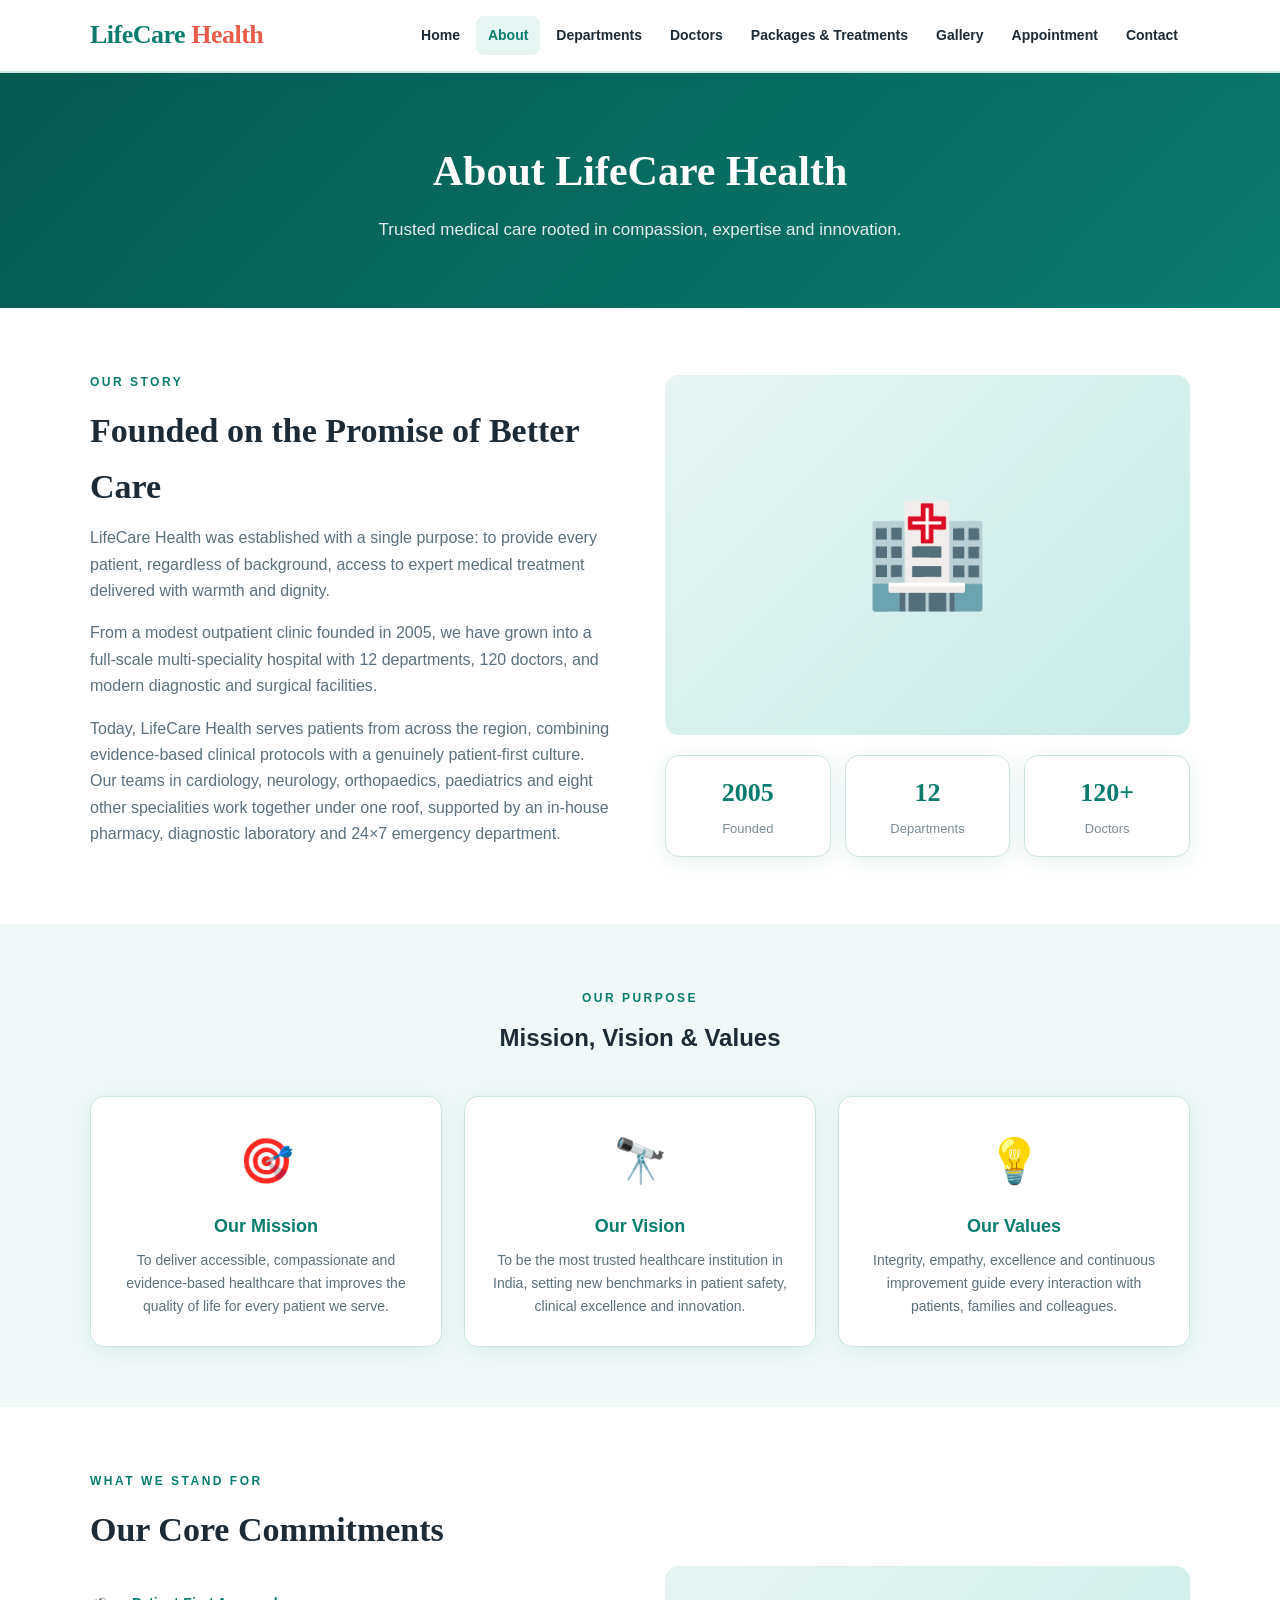
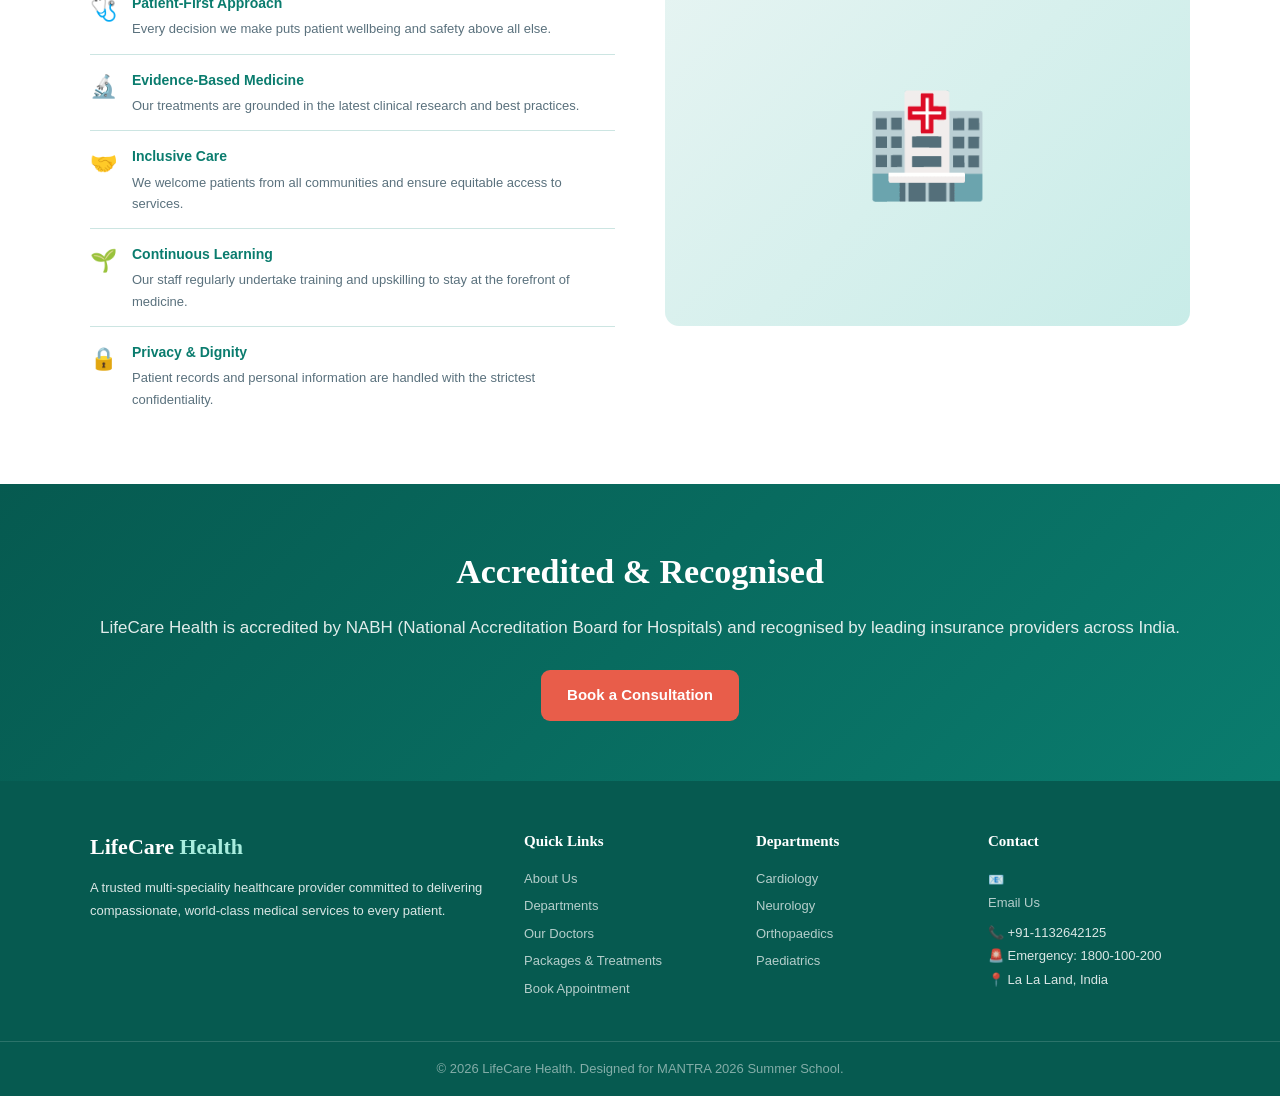
==== about.html @ 0306ceb9 "Add files via upload" ====
<!DOCTYPE html>
<html lang="en">
<head>
  <meta charset="UTF-8">
  <meta name="viewport" content="width=device-width, initial-scale=1.0">
  <title>About LifeCare Health | Our Mission & Medical Team</title>
  <meta name="description" content="Learn about LifeCare Health, our mission, core values, and commitment to patient-centred medical care across India.">
  <meta name="keywords" content="about hospital, healthcare mission, patient care, medical values">
  <link rel="canonical" href="https://life-care-health.netlify.app/about.html">

  <!-- Open Graph -->
  <meta property="og:type" content="website">
  <meta property="og:site_name" content="LifeCare Health">
  <meta property="og:title" content="About LifeCare Health | Our Mission & Medical Team">
  <meta property="og:description" content="Learn about LifeCare Health, our mission, core values, and commitment to patient-centred medical care across India.">
  <meta property="og:url" content="https://life-care-health.netlify.app/about.html">
  <meta property="og:image" content="https://life-care-health.netlify.app/og-image.png">
  <meta property="og:image:width" content="1200">
  <meta property="og:image:height" content="630">
  <meta property="og:locale" content="en_IN">

  <!-- Twitter Card -->
  <meta name="twitter:card" content="summary_large_image">
  <meta name="twitter:title" content="About LifeCare Health | Our Mission & Medical Team">
  <meta name="twitter:description" content="Learn about LifeCare Health, our mission, core values, and commitment to patient-centred medical care across India.">
  <meta name="twitter:image" content="https://life-care-health.netlify.app/og-image.png">

  <!-- Favicons -->
  <link rel="icon" type="image/svg+xml" href="favicon.svg">
  <link rel="icon" type="image/png" sizes="32x32" href="favicon-32x32.png">
  <link rel="icon" type="image/png" sizes="16x16" href="favicon-16x16.png">
  <link rel="apple-touch-icon" href="apple-touch-icon.png">
  <link rel="manifest" href="site.webmanifest">
  <meta name="theme-color" content="#0a7c6e">

  <!-- Structured Data -->
  <script type="application/ld+json">
  {
    "@context": "https://schema.org",
    "@type": "Hospital",
    "name": "LifeCare Health",
    "url": "https://life-care-health.netlify.app/",
    "logo": "https://life-care-health.netlify.app/icon-512.png",
    "image": "https://life-care-health.netlify.app/og-image.png",
    "description": "LifeCare Health is a multi-speciality hospital offering expert medical care across cardiology, neurology, orthopaedics, paediatrics and more.",
    "telephone": "+91-1132642125",
    "email": "info@lifecarehealth.com",
    "address": {
      "@type": "PostalAddress",
      "streetAddress": "Sector 27",
      "addressLocality": "La La Land",
      "postalCode": "100001",
      "addressCountry": "IN"
    },
    "medicalSpecialty": [
      "Cardiology", "Neurology", "Orthopaedic", "Pediatric",
      "Dentistry", "Ophthalmic", "Oncologic", "Pulmonary", "Gynecologic"
    ],
    "openingHoursSpecification": [
      {
        "@type": "OpeningHoursSpecification",
        "dayOfWeek": ["Monday","Tuesday","Wednesday","Thursday","Friday"],
        "opens": "09:00",
        "closes": "18:00"
      },
      {
        "@type": "OpeningHoursSpecification",
        "dayOfWeek": ["Saturday"],
        "opens": "09:00",
        "closes": "14:00"
      }
    ],
    "sameAs": []
  }
  </script>

  <!-- Google Analytics (GA4) — replace G-XXXXXXXXXX with your Measurement ID -->
  <!--
  <script async src="https://www.googletagmanager.com/gtag/js?id=G-XXXXXXXXXX"></script>
  <script>
    window.dataLayer = window.dataLayer || [];
    function gtag(){dataLayer.push(arguments);}
    gtag('js', new Date());
    gtag('config', 'G-XXXXXXXXXX');
  </script>
  -->
  <link rel="stylesheet" href="style.css">
</head>
<body>

<header class="site-header">
  <div class="container header-inner">
    <a class="logo" href="index.html">LifeCare <span>Health</span></a>
    <button class="menu-btn" id="menuBtn" aria-label="Toggle navigation">☰</button>
    <nav class="nav-links" id="navLinks">
      <a href="index.html">Home</a>
      <a href="about.html" class="active">About</a>
      <a href="departments.html">Departments</a>
      <a href="doctors.html">Doctors</a>
      <a href="packages.html">Packages &amp; Treatments</a>
      <a href="gallery.html">Gallery</a>
      <a href="appointment.html">Appointment</a>
      <a href="contact.html">Contact</a>
    </nav>
  </div>
</header>

<main>

  <section class="page-banner">
    <div class="container">
      <h1>About LifeCare Health</h1>
      <p>Trusted medical care rooted in compassion, expertise and innovation.</p>
    </div>
  </section>

  <!-- ── Our Story ── -->
  <section class="container section">
    <div class="two-col">
      <div>
        <span class="section-label">Our Story</span>
        <h2>Founded on the Promise of Better Care</h2>
        <p class="u-muted-mb-16">LifeCare Health was established with a single purpose: to provide every patient, regardless of background, access to expert medical treatment delivered with warmth and dignity.</p>
        <p class="u-muted-mb-16">From a modest outpatient clinic founded in 2005, we have grown into a full-scale multi-speciality hospital with 12 departments, 120 doctors, and modern diagnostic and surgical facilities.</p>
        <p class="u-muted-mb-16">Today, LifeCare Health serves patients from across the region, combining evidence-based clinical protocols with a genuinely patient-first culture. Our teams in cardiology, neurology, orthopaedics, paediatrics and eight other specialities work together under one roof, supported by an in-house pharmacy, diagnostic laboratory and 24×7 emergency department.</p>
      </div>
      <div>
        <div class="u-hero-icon-360">🏥</div>
        <div class="about-stat-row">
          <article class="card u-center about-stat-card">
            <div class="stat-num about-stat-num">2005</div>
            <div class="stat-label about-stat-label">Founded</div>
          </article>
          <article class="card u-center about-stat-card">
            <div class="stat-num about-stat-num">12</div>
            <div class="stat-label about-stat-label">Departments</div>
          </article>
          <article class="card u-center about-stat-card">
            <div class="stat-num about-stat-num">120+</div>
            <div class="stat-label about-stat-label">Doctors</div>
          </article>
        </div>
      </div>
    </div>
  </section>

  <!-- ── Mission / Vision ── -->
  <section class="u-section-alt">
    <div class="container">
      <div class="section-head center">
        <span class="section-label">Our Purpose</span>
        <h2>Mission, Vision & Values</h2>
      </div>
      <div class="cards">
        <article class="card u-center">
          <div class="u-emoji-44">🎯</div>
          <h3>Our Mission</h3>
          <p>To deliver accessible, compassionate and evidence-based healthcare that improves the quality of life for every patient we serve.</p>
        </article>
        <article class="card u-center">
          <div class="u-emoji-44">🔭</div>
          <h3>Our Vision</h3>
          <p>To be the most trusted healthcare institution in India, setting new benchmarks in patient safety, clinical excellence and innovation.</p>
        </article>
        <article class="card u-center">
          <div class="u-emoji-44">💡</div>
          <h3>Our Values</h3>
          <p>Integrity, empathy, excellence and continuous improvement guide every interaction with patients, families and colleagues.</p>
        </article>
      </div>
    </div>
  </section>

  <!-- ── Core Values ── -->
  <section class="container section">
    <div class="two-col">
      <div>
        <span class="section-label">What We Stand For</span>
        <h2>Our Core Commitments</h2>
        <ul class="value-list u-mt-20">
          <li>
            <span class="v-icon">🩺</span>
            <div><h4>Patient-First Approach</h4><p>Every decision we make puts patient wellbeing and safety above all else.</p></div>
          </li>
          <li>
            <span class="v-icon">🔬</span>
            <div><h4>Evidence-Based Medicine</h4><p>Our treatments are grounded in the latest clinical research and best practices.</p></div>
          </li>
          <li>
            <span class="v-icon">🤝</span>
            <div><h4>Inclusive Care</h4><p>We welcome patients from all communities and ensure equitable access to services.</p></div>
          </li>
          <li>
            <span class="v-icon">🌱</span>
            <div><h4>Continuous Learning</h4><p>Our staff regularly undertake training and upskilling to stay at the forefront of medicine.</p></div>
          </li>
          <li>
            <span class="v-icon">🔒</span>
            <div><h4>Privacy & Dignity</h4><p>Patient records and personal information are handled with the strictest confidentiality.</p></div>
          </li>
        </ul>
      </div>
      <div>
        <div class="u-hero-icon-360">🏥</div>
      </div>
    </div>
  </section>

  <!-- ── Accreditations ── -->
  <section class="highlight-band">
    <div class="container">
      <h2>Accredited & Recognised</h2>
      <p>LifeCare Health is accredited by NABH (National Accreditation Board for Hospitals) and recognised by leading insurance providers across India.</p>
      <a class="btn btn-coral" href="appointment.html">Book a Consultation</a>
    </div>
  </section>

</main>

<footer class="site-footer">
  <div class="container">
    <div class="footer-grid">
      <div class="footer-col">
        <div class="footer-logo">LifeCare <span>Health</span></div>
        <p>A trusted multi-speciality healthcare provider committed to delivering compassionate, world-class medical services to every patient.</p>
      </div>
      <div class="footer-col">
        <h3>Quick Links</h3>
        <a href="about.html">About Us</a>
        <a href="departments.html">Departments</a>
        <a href="doctors.html">Our Doctors</a>
        <a href="packages.html">Packages &amp; Treatments</a>
        <a href="appointment.html">Book Appointment</a>
      </div>
      <div class="footer-col">
        <h3>Departments</h3>
        <a href="departments.html">Cardiology</a>
        <a href="departments.html">Neurology</a>
        <a href="departments.html">Orthopaedics</a>
        <a href="departments.html">Paediatrics</a>
      </div>
      <div class="footer-col">
        <h3>Contact</h3>
        <p>📧 <a href="#" class="e-mail" data-u="info" data-d="lifecarehealth.com" aria-label="Email LifeCare Health">Email Us</a></p>
        <p>📞 +91-1132642125</p>
        <p>🚨 Emergency: 1800-100-200</p>
        <p>📍 La La Land, India</p>
      </div>
    </div>
  </div>
  <div class="footer-bottom">
    <p>© 2026 LifeCare Health. Designed for MANTRA 2026 Summer School.</p>
  </div>
</footer>

<script src="script.js"></script>
</body>
</html>
---- style.css ----
/* MANTRA 2026 | LifeCare Health — Healthcare Website */

/* ── Tokens ── */
:root {
  --teal:     #0a7c6e;
  --teal-dk:  #065a50;
  --teal-lt:  #e6f4f2;
  --coral:    #e85d4a;
  --sky:      #f0f9f8;
  --ink:      #1c2b36;
  --muted:    #5a717d;
  --white:    #ffffff;
  --border:   #cce5e2;
  --shadow:   0 4px 22px rgba(10, 124, 110, 0.10);
  --radius:   14px;
  --font-display: 'Georgia', 'Times New Roman', serif;
  --font-body:    Arial, Helvetica, sans-serif;
}

/* ── Reset ── */
*, *::before, *::after { box-sizing: border-box; margin: 0; padding: 0; }
html { scroll-behavior: smooth; }
body { font-family: var(--font-body); line-height: 1.65; color: var(--ink); background: var(--white); }
img { display: block; max-width: 100%; }
a { color: var(--teal); }

/* ── Container ── */
.container { width: 92%; max-width: 1100px; margin: auto; }

/* ── Header ── */
.site-header {
  background: var(--white);
  border-bottom: 2px solid var(--border);
  position: sticky; top: 0; z-index: 100;
  box-shadow: 0 2px 12px rgba(10,124,110,.08);
}
.header-inner {
  display: flex; align-items: center; justify-content: space-between;
  padding: 14px 0; flex-wrap: wrap; gap: 10px;
}
.logo {
  font-family: var(--font-display);
  font-size: 26px; font-weight: bold;
  color: var(--teal); text-decoration: none; letter-spacing: -0.5px;
}
.logo span { color: var(--coral); }
.nav-links { display: flex; gap: 4px; flex-wrap: wrap; }
.nav-links a {
  color: var(--ink); text-decoration: none; font-weight: 600;
  font-size: 14px; padding: 8px 12px; border-radius: 8px;
  transition: background .2s, color .2s;
}
.nav-links a:hover, .nav-links a.active { background: var(--teal-lt); color: var(--teal); }
.menu-btn {
  display: none; background: var(--teal); color: #fff;
  border: none; padding: 9px 14px; font-size: 20px;
  border-radius: 8px; cursor: pointer;
}

/* ── Buttons ── */
.btn {
  display: inline-block; background: var(--teal); color: #fff;
  padding: 13px 26px; border-radius: 9px; text-decoration: none;
  font-weight: bold; font-size: 15px; border: none; cursor: pointer;
  transition: background .2s, transform .15s;
}
.btn:hover { background: var(--teal-dk); transform: translateY(-2px); }
.btn-outline {
  background: transparent; border: 2px solid #fff; color: #fff;
}
.btn-outline:hover { background: rgba(255,255,255,.15); transform: translateY(-2px); }
.btn-coral { background: var(--coral); }
.btn-coral:hover { background: #c94a38; }
.btn.small { padding: 7px 14px; font-size: 13px; }

/* ── Hero ── */
.hero {
  background: linear-gradient(135deg, var(--teal-dk) 0%, var(--teal) 60%, #1da896 100%);
  color: #fff; padding: 90px 0 80px; text-align: center;
  position: relative; overflow: hidden;
}
.hero::before {
  content: ''; position: absolute; inset: 0;
  background: radial-gradient(ellipse at 70% 50%, rgba(255,255,255,.07) 0%, transparent 65%);
}
.hero-content { position: relative; }
.hero-eyebrow {
  display: inline-block; background: rgba(255,255,255,.18);
  color: #fff; font-size: 13px; font-weight: 700; letter-spacing: 2px;
  text-transform: uppercase; padding: 5px 16px; border-radius: 50px;
  margin-bottom: 20px;
}
.hero h1 {
  font-family: var(--font-display); font-size: 52px;
  line-height: 1.15; margin-bottom: 18px; font-weight: bold;
}
.hero h1 em { font-style: normal; color: #a8edde; }
.hero p { font-size: 19px; margin-bottom: 32px; opacity: .92; max-width: 580px; margin-left: auto; margin-right: auto; }
.hero-btns { display: flex; gap: 14px; justify-content: center; flex-wrap: wrap; }
.hero-stats {
  display: flex; justify-content: center; gap: 40px; flex-wrap: wrap;
  margin-top: 54px; padding-top: 34px; border-top: 1px solid rgba(255,255,255,.25);
}
.stat-num { font-family: var(--font-display); font-size: 36px; font-weight: bold; }
.stat-label { font-size: 13px; opacity: .8; margin-top: 3px; }

/* ── Page Banner ── */
.page-banner {
  background: linear-gradient(135deg, var(--teal-dk), var(--teal));
  color: #fff; padding: 64px 0; text-align: center;
}
.page-banner h1 { font-family: var(--font-display); font-size: 42px; margin-bottom: 10px; }
.page-banner p { font-size: 17px; opacity: .88; }

/* ── Sections ── */
.section { padding: 60px 0; }
.section-label {
  display: inline-block; color: var(--teal); font-weight: 700;
  font-size: 12px; letter-spacing: 2.5px; text-transform: uppercase;
  margin-bottom: 10px;
}
.section h2 {
  font-family: var(--font-display); font-size: 34px;
  color: var(--ink); margin-bottom: 10px;
}
.section-intro { color: var(--muted); font-size: 16px; max-width: 560px; margin-bottom: 38px; }
.section-head { margin-bottom: 38px; }
.section-head.center { text-align: center; }
.section-head.center .section-intro { margin-left: auto; margin-right: auto; }

/* ── Cards ── */
.cards { display: grid; grid-template-columns: repeat(3, 1fr); gap: 22px; }
.card {
  background: var(--white); padding: 28px; border-radius: var(--radius);
  box-shadow: var(--shadow); border: 1px solid var(--border);
  transition: transform .28s, box-shadow .28s;
}
.card:hover { transform: translateY(-6px); box-shadow: 0 10px 32px rgba(10,124,110,.14); }
.card-icon {
  width: 52px; height: 52px; background: var(--teal-lt);
  border-radius: 12px; display: flex; align-items: center;
  justify-content: center; font-size: 26px; margin-bottom: 16px;
}
.card h3 { color: var(--teal); font-size: 18px; margin-bottom: 8px; }
.card p { color: var(--muted); font-size: 14px; }

/* ── Two Column ── */
.two-col { display: grid; grid-template-columns: 1fr 1fr; gap: 50px; align-items: center; }
.two-col.reverse > *:first-child { order: 1; }
.two-col.reverse > *:last-child  { order: -1; }
.two-col img { border-radius: var(--radius); width: 100%; }

/* ── Info Box / Highlight ── */
.info-box {
  background: var(--teal-lt); border-left: 4px solid var(--teal);
  border-radius: var(--radius); padding: 28px;
}
.info-box h3 { color: var(--teal); margin-bottom: 12px; }
.info-box ul { margin-left: 20px; color: var(--muted); }
.info-box li { margin-bottom: 6px; }

.highlight-band {
  background: linear-gradient(135deg, var(--teal-dk), var(--teal));
  color: #fff; padding: 60px 0; text-align: center; border-radius: 0;
}
.highlight-band h2 { font-family: var(--font-display); font-size: 34px; margin-bottom: 14px; }
.highlight-band p { font-size: 17px; opacity: .88; margin-bottom: 28px; }

/* ── Departments ── */
.dept-grid { display: grid; grid-template-columns: repeat(3, 1fr); gap: 22px; }
.dept-card {
  background: var(--white); border-radius: var(--radius);
  box-shadow: var(--shadow); border: 1px solid var(--border);
  overflow: hidden; transition: transform .28s;
}
.dept-card:hover { transform: translateY(-5px); }
.dept-card-top {
  background: linear-gradient(135deg, var(--teal-dk), var(--teal));
  padding: 30px 24px; text-align: center; color: #fff;
}
.dept-card-top .icon { font-size: 44px; margin-bottom: 10px; }
.dept-card-top h3 { font-size: 18px; font-weight: bold; }
.dept-card-body { padding: 20px 24px; }
.dept-card-body p { color: var(--muted); font-size: 14px; margin-bottom: 12px; }
.dept-card-body ul { margin-left: 18px; color: var(--muted); font-size: 13px; }
.dept-card-body li { margin-bottom: 4px; }

/* ── Doctor Cards ── */
.doctor-grid { display: grid; grid-template-columns: repeat(3, 1fr); gap: 24px; }
.doctor-card {
  background: var(--white); border-radius: var(--radius);
  box-shadow: var(--shadow); border: 1px solid var(--border);
  overflow: hidden; text-align: center; transition: transform .28s;
}
.doctor-card:hover { transform: translateY(-6px); }
.doctor-avatar {
  width: 100%; height: 180px;
  background: linear-gradient(135deg, var(--teal-lt), #c8ece8);
  display: flex; align-items: center; justify-content: center;
  font-size: 72px;
}
.doctor-info { padding: 20px; }
.doctor-info h3 { color: var(--ink); font-size: 17px; margin-bottom: 4px; }
.doctor-info .specialty { color: var(--teal); font-weight: 700; font-size: 13px; margin-bottom: 6px; }
.doctor-info p { color: var(--muted); font-size: 13px; }

/* ── Gallery ── */
.filter-buttons { text-align: center; margin-bottom: 26px; display: flex; gap: 10px; justify-content: center; flex-wrap: wrap; }
.filter-btn {
  padding: 8px 18px; border-radius: 50px; border: 2px solid var(--border);
  background: var(--white); color: var(--muted); font-weight: 600;
  font-size: 13px; cursor: pointer; transition: all .2s;
}
.filter-btn.active, .filter-btn:hover { background: var(--teal); color: #fff; border-color: var(--teal); }
.gallery-grid { display: grid; grid-template-columns: repeat(4, 1fr); gap: 16px; }
.gallery-item {
  border-radius: 12px; overflow: hidden;
  box-shadow: var(--shadow); cursor: pointer; transition: transform .25s;
}
.gallery-item:hover { transform: scale(1.03); }
.gallery-item .img-wrap {
  width: 100%; height: 170px; font-size: 56px;
  display: flex; align-items: center; justify-content: center;
}
.gallery-item figcaption {
  padding: 10px 14px; font-size: 12px; color: var(--muted);
  font-weight: 600; background: var(--white);
}

/* Gallery color coding */
.gallery-item.facility .img-wrap  { background: linear-gradient(135deg, #c8ece8, #a0ddd7); }
.gallery-item.team .img-wrap      { background: linear-gradient(135deg, #fce4e1, #f9c5c0); }
.gallery-item.equipment .img-wrap { background: linear-gradient(135deg, #e0f0ff, #b8d9f5); }
.gallery-item.event .img-wrap     { background: linear-gradient(135deg, #fff0d0, #ffe4a0); }

/* ── Appointment Form ── */
.form-wrap {
  background: var(--white); border-radius: var(--radius);
  box-shadow: var(--shadow); border: 1px solid var(--border);
  padding: 36px; max-width: 700px; margin: auto;
}
.form-grid { display: grid; grid-template-columns: 1fr 1fr; gap: 0 24px; }
.form-group { margin-bottom: 18px; }
.form-group.full { grid-column: 1 / -1; }
.form-group label { display: block; font-weight: 700; font-size: 13px; color: var(--ink); margin-bottom: 6px; }
.form-group input,
.form-group select,
.form-group textarea {
  width: 100%; padding: 12px 14px; font-size: 15px;
  border: 1.5px solid var(--border); border-radius: 9px;
  font-family: var(--font-body); color: var(--ink); background: #f9fefe;
  transition: border-color .2s;
}
.form-group input:focus,
.form-group select:focus,
.form-group textarea:focus { outline: none; border-color: var(--teal); background: #fff; }
.result { margin-top: 14px; font-weight: 700; font-size: 15px; border-radius: 9px; padding: 12px 16px; }
.result.success { background: #e6f4f2; color: #065a50; }
.result.error   { background: #fdecea; color: #b02a1a; }

/* ── Contact ── */
.contact-grid { display: grid; grid-template-columns: 1fr 1fr; gap: 50px; }
.contact-detail { display: flex; gap: 16px; align-items: flex-start; margin-bottom: 24px; }
.contact-icon {
  width: 46px; height: 46px; min-width: 46px; background: var(--teal-lt);
  border-radius: 10px; display: flex; align-items: center;
  justify-content: center; font-size: 20px;
}
.contact-detail h3 { font-size: 14px; color: var(--teal); font-weight: 700; margin-bottom: 3px; }
.contact-detail p { color: var(--muted); font-size: 14px; }
.emergency-box {
  background: #fff0ee; border: 2px solid var(--coral);
  border-radius: var(--radius); padding: 24px; margin-top: 28px;
}
.emergency-box h3 { color: var(--coral); margin-bottom: 8px; }
.emergency-box p  { color: var(--muted); font-size: 14px; }
.emergency-box .hotline { font-size: 26px; font-weight: bold; color: var(--coral); font-family: var(--font-display); }

/* ── Health Tips ── */
.tips-grid { display: grid; grid-template-columns: repeat(2, 1fr); gap: 20px; }
.tip-card {
  display: flex; gap: 16px; align-items: flex-start;
  background: var(--teal-lt); border-radius: 12px; padding: 22px;
}
.tip-icon { font-size: 30px; min-width: 40px; }
.tip-card h3 { color: var(--teal); font-size: 15px; margin-bottom: 6px; }
.tip-card p  { color: var(--muted); font-size: 13px; }

/* ── About Page ── */
.value-list { list-style: none; padding: 0; }
.value-list li {
  display: flex; gap: 12px; padding: 14px 0;
  border-bottom: 1px solid var(--border); align-items: flex-start;
}
.value-list li:last-child { border-bottom: none; }
.value-list .v-icon { font-size: 22px; min-width: 30px; }
.value-list h4 { color: var(--teal); font-size: 14px; margin-bottom: 3px; }
.value-list p  { color: var(--muted); font-size: 13px; }

/* ── Footer ── */
.site-footer {
  background: var(--teal-dk); color: rgba(255,255,255,.85);
  padding: 48px 0 0;
}
.footer-grid { display: grid; grid-template-columns: 2fr 1fr 1fr 1fr; gap: 30px; margin-bottom: 36px; }
.footer-col h3 { color: #fff; font-size: 15px; margin-bottom: 14px; font-family: var(--font-display); }
.footer-col p  { font-size: 13px; line-height: 1.8; }
.footer-col a  { color: rgba(255,255,255,.7); text-decoration: none; display: block; margin-bottom: 6px; font-size: 13px; }
.footer-col a:hover { color: #fff; }
.footer-logo { font-family: var(--font-display); font-size: 22px; font-weight: bold; color: #fff; margin-bottom: 10px; }
.footer-logo span { color: #a8edde; }
.footer-bottom {
  border-top: 1px solid rgba(255,255,255,.15);
  padding: 16px 0; text-align: center; font-size: 13px;
  color: rgba(255,255,255,.5);
}

/* ── Utility classes (replaces former inline styles) ── */
.u-center { text-align: center; }
.u-emoji-48 { font-size: 48px; margin-bottom: 12px; }
.u-emoji-44 { font-size: 44px; margin-bottom: 14px; }
.u-emoji-60 { font-size: 60px; }
.u-learn-more { color: var(--teal); font-weight: 700; font-size: 13px; margin-top: 12px; display: inline-block; }
.u-section-alt { background: var(--sky); padding: 60px 0; }
.u-section-alt-sm { background: var(--sky); padding: 50px 0; }
.u-muted-mb-16 { color: var(--muted); margin-bottom: 16px; }
.u-muted-mb-28 { color: var(--muted); margin-bottom: 28px; }
.u-muted-mb-30-15 { color: var(--muted); margin-bottom: 30px; font-size: 15px; }
.u-muted-mb-24-15 { color: var(--muted); margin-bottom: 24px; font-size: 15px; }
.u-muted-fs14-ml18 { color: var(--muted); font-size: 14px; margin-left: 18px; }
.u-muted-fs14-mb12 { color: var(--muted); font-size: 14px; margin-bottom: 12px; }
.u-mb-6 { margin-bottom: 6px; }
.u-mb-24 { margin-bottom: 24px; }
.u-mt-8 { margin-top: 8px; }
.u-mt-20 { margin-top: 20px; }
.u-fs-14 { font-size: 14px; }
.u-py-8 { padding: 8px 0; }
.u-opd-row { padding: 8px 0; border-bottom: 1px solid var(--border); }
.opd-list { color: var(--muted); font-size: 14px; list-style: none; margin: 0; }
.u-narrow-center { max-width: 720px; margin: auto; }
.u-btn-full { width: 100%; margin-top: 8px; font-size: 16px; }
.u-hidden { display: none; }
.u-teal-mb-12 { color: var(--teal); margin-bottom: 12px; }
.info-panel { margin-top: 24px; background: var(--teal-lt); border-radius: var(--radius); padding: 24px; }
.map-placeholder {
  background: linear-gradient(135deg, var(--teal-lt), #c8ece8);
  border-radius: var(--radius); height: 280px; display: flex;
  align-items: center; justify-content: center; font-size: 16px;
  color: var(--teal); font-weight: 700; flex-direction: column; gap: 12px;
}
.u-hero-icon-360 {
  background: linear-gradient(135deg, var(--teal-lt), #c8ece8);
  border-radius: var(--radius); height: 360px; display: flex;
  align-items: center; justify-content: center; font-size: 100px;
}

/* About page stat row */
.about-stat-row { margin-top: 20px; display: grid; grid-template-columns: repeat(3, 1fr); gap: 14px; }
.about-stat-card { padding: 16px; }
.about-stat-num { font-size: 26px; color: var(--teal); }
.about-stat-label { color: var(--muted); }

/* Obfuscated email links (rendered via JS from data-u/data-d attributes) */
.e-mail { color: inherit; text-decoration: underline; text-decoration-color: var(--border); cursor: pointer; }
.e-mail:hover { color: var(--teal); }

/* ── Packages & Treatments Page ── */
.pkg-grid { display: grid; grid-template-columns: repeat(3, 1fr); gap: 22px; margin-top: 10px; }
.pkg-card {
  background: var(--white); border-radius: var(--radius);
  box-shadow: var(--shadow); border: 1px solid var(--border);
  overflow: hidden; transition: transform .28s;
  display: flex; flex-direction: column;
}
.pkg-card:hover { transform: translateY(-5px); }
.pkg-card-top {
  position: relative;
  background: linear-gradient(135deg, var(--teal-dk), var(--teal));
  padding: 28px 24px 20px; text-align: center; color: #fff;
}
.pkg-card-top .icon { font-size: 40px; margin-bottom: 8px; }
.pkg-card-top h3 { font-size: 17px; font-weight: bold; margin-bottom: 10px; }
.pkg-price { font-family: var(--font-display); font-size: 26px; font-weight: bold; }
.pkg-price small { font-family: var(--font-body); font-size: 12px; font-weight: 600; opacity: .85; }
.pkg-badge {
  position: absolute; top: 14px; right: 14px;
  background: var(--coral); color: #fff; font-size: 11px; font-weight: 700;
  padding: 4px 10px; border-radius: 50px; letter-spacing: .5px;
}
.pkg-card-body { padding: 20px 24px 24px; flex: 1; display: flex; flex-direction: column; }
.pkg-card-body p { color: var(--muted); font-size: 13px; margin-bottom: 12px; }
.pkg-card-body ul { margin: 0 0 20px 18px; color: var(--muted); font-size: 13px; flex: 1; }
.pkg-card-body li { margin-bottom: 5px; }
.pkg-card-body .btn { margin-top: auto; }
.pkg-note {
  text-align: center; color: var(--muted); font-size: 13px;
  margin-top: 30px; background: var(--teal-lt); padding: 14px 20px; border-radius: 10px;
}

.dept-nav-pills {
  display: flex; flex-wrap: wrap; gap: 10px; justify-content: center;
  margin-bottom: 40px;
}
.dept-pill {
  background: var(--white); border: 1.5px solid var(--border); color: var(--ink);
  font-size: 13px; font-weight: 600; padding: 9px 16px; border-radius: 50px;
  text-decoration: none; transition: all .2s;
}
.dept-pill:hover { background: var(--teal); border-color: var(--teal); color: #fff; }

.dept-treat-block {
  background: var(--white); border-radius: var(--radius); border: 1px solid var(--border);
  box-shadow: var(--shadow); padding: 26px 28px; margin-bottom: 22px; scroll-margin-top: 90px;
}
.dept-treat-head { display: flex; align-items: center; gap: 14px; margin-bottom: 16px; }
.dept-treat-head .icon {
  font-size: 30px; width: 52px; height: 52px; min-width: 52px;
  background: var(--teal-lt); border-radius: 12px;
  display: flex; align-items: center; justify-content: center;
}
.dept-treat-head h3 { color: var(--ink); font-size: 18px; }
.dept-treat-head span { color: var(--muted); font-size: 13px; }

.treat-table { width: 100%; border-collapse: collapse; font-size: 14px; }
.treat-table thead th {
  text-align: left; color: var(--teal); font-size: 12px; text-transform: uppercase;
  letter-spacing: 1px; padding: 10px 12px; border-bottom: 2px solid var(--border);
}
.treat-table tbody td { padding: 11px 12px; border-bottom: 1px solid var(--border); color: var(--ink); }
.treat-table tbody td:last-child { color: var(--teal-dk); font-weight: 700; white-space: nowrap; text-align: right; }
.treat-table tbody tr:last-child td { border-bottom: none; }
.treat-table tbody tr:hover td { background: var(--sky); }

@media (max-width: 960px) {
  .pkg-grid { grid-template-columns: repeat(2, 1fr); }
}
@media (max-width: 650px) {
  .pkg-grid { grid-template-columns: 1fr; }
  .treat-table { font-size: 13px; }
  .dept-treat-block { padding: 20px 16px; }
}

/* ── Responsive ── */
@media (max-width: 960px) {
  .cards, .dept-grid, .doctor-grid { grid-template-columns: repeat(2, 1fr); }
  .footer-grid { grid-template-columns: repeat(2, 1fr); }
  .gallery-grid { grid-template-columns: repeat(2, 1fr); }
  .two-col { grid-template-columns: 1fr; gap: 30px; }
  .two-col.reverse > * { order: 0 !important; }
  .hero h1 { font-size: 40px; }
  .contact-grid { grid-template-columns: 1fr; }
}
@media (max-width: 650px) {
  .menu-btn { display: block; }
  .nav-links {
    display: none; flex-direction: column; width: 100%;
    background: var(--teal-dk); padding: 14px; border-radius: 10px;
    margin-top: 10px;
  }
  .nav-links.show { display: flex; }
  .nav-links a { color: #fff; padding: 10px 14px; }
  .nav-links a:hover { background: rgba(255,255,255,.12); color: #fff; }
  .header-inner { flex-wrap: wrap; }
  .hero h1 { font-size: 30px; }
  .hero p { font-size: 16px; }
  .page-banner h1 { font-size: 30px; }
  .cards, .dept-grid, .doctor-grid, .footer-grid,
  .gallery-grid, .tips-grid, .form-grid { grid-template-columns: 1fr; }
  .form-group.full { grid-column: 1; }
  .hero-stats { gap: 24px; }
  .stat-num { font-size: 28px; }
  .section h2 { font-size: 26px; }
}
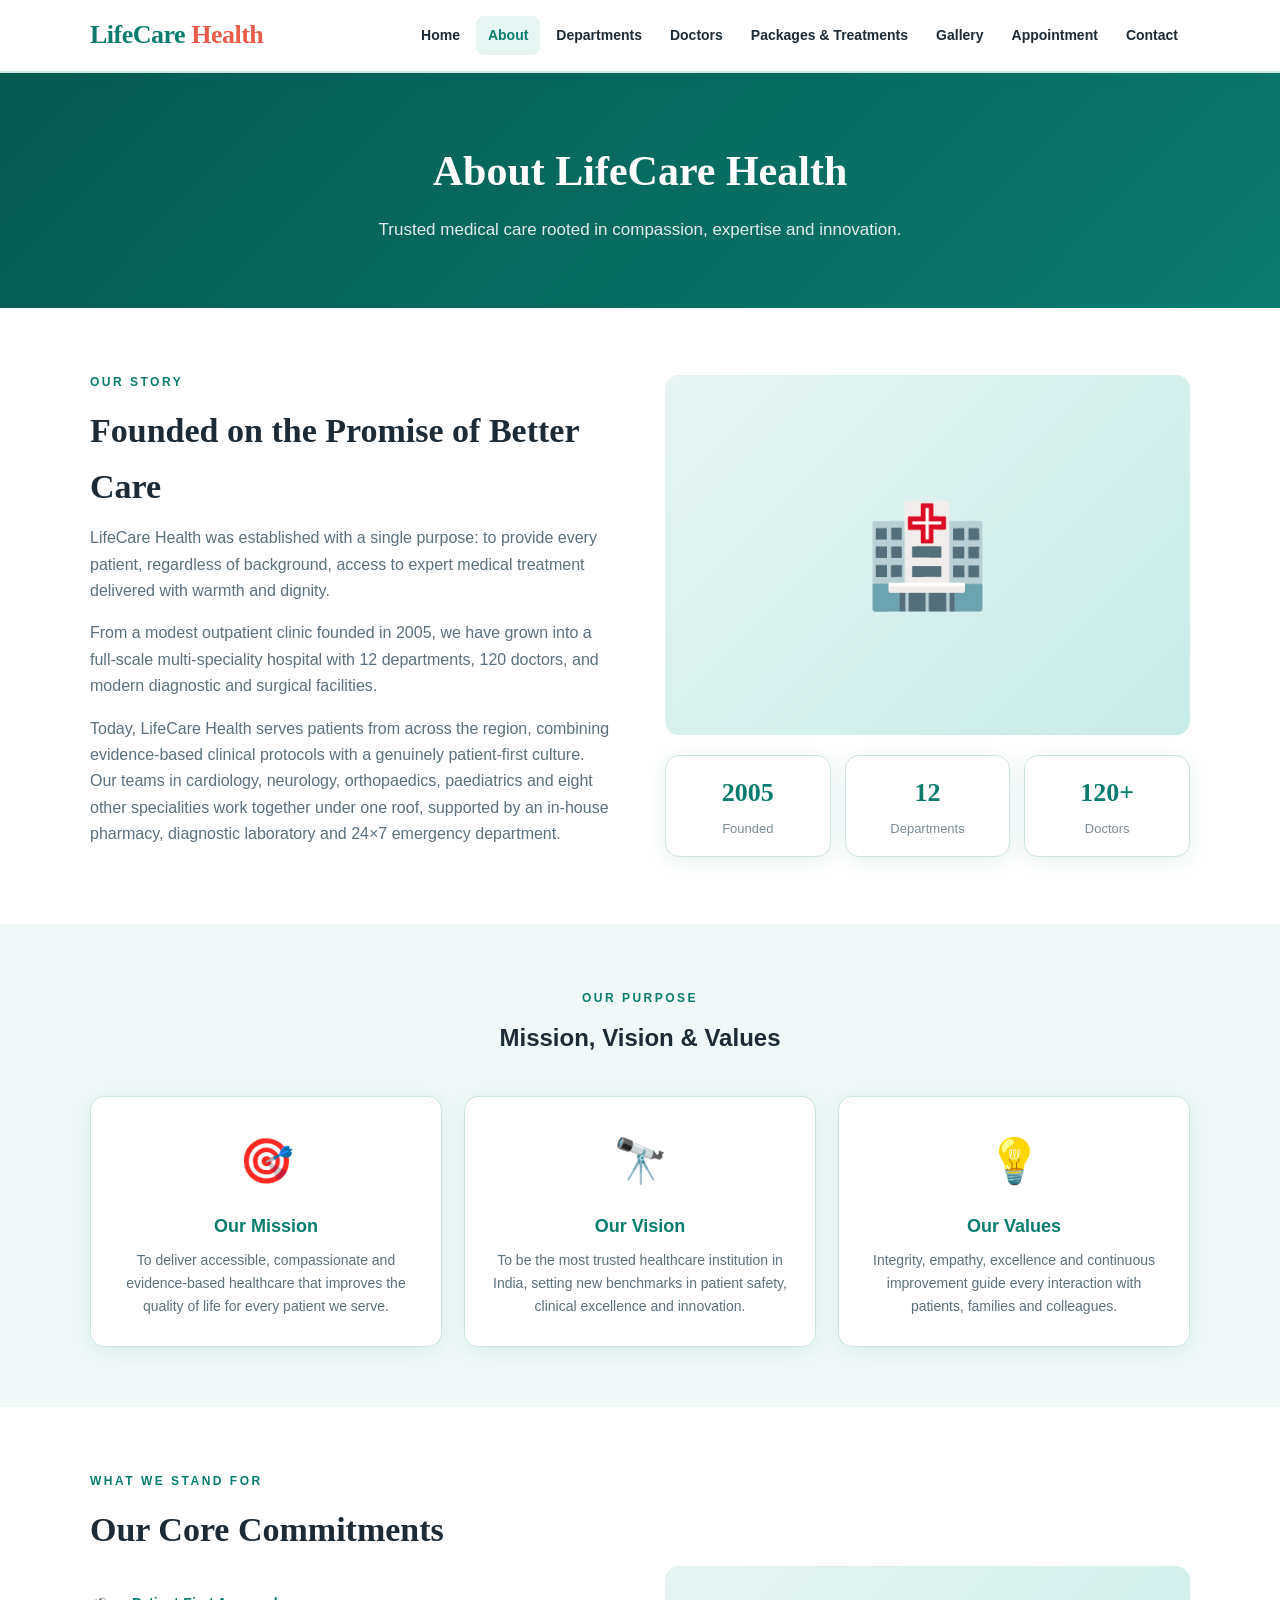
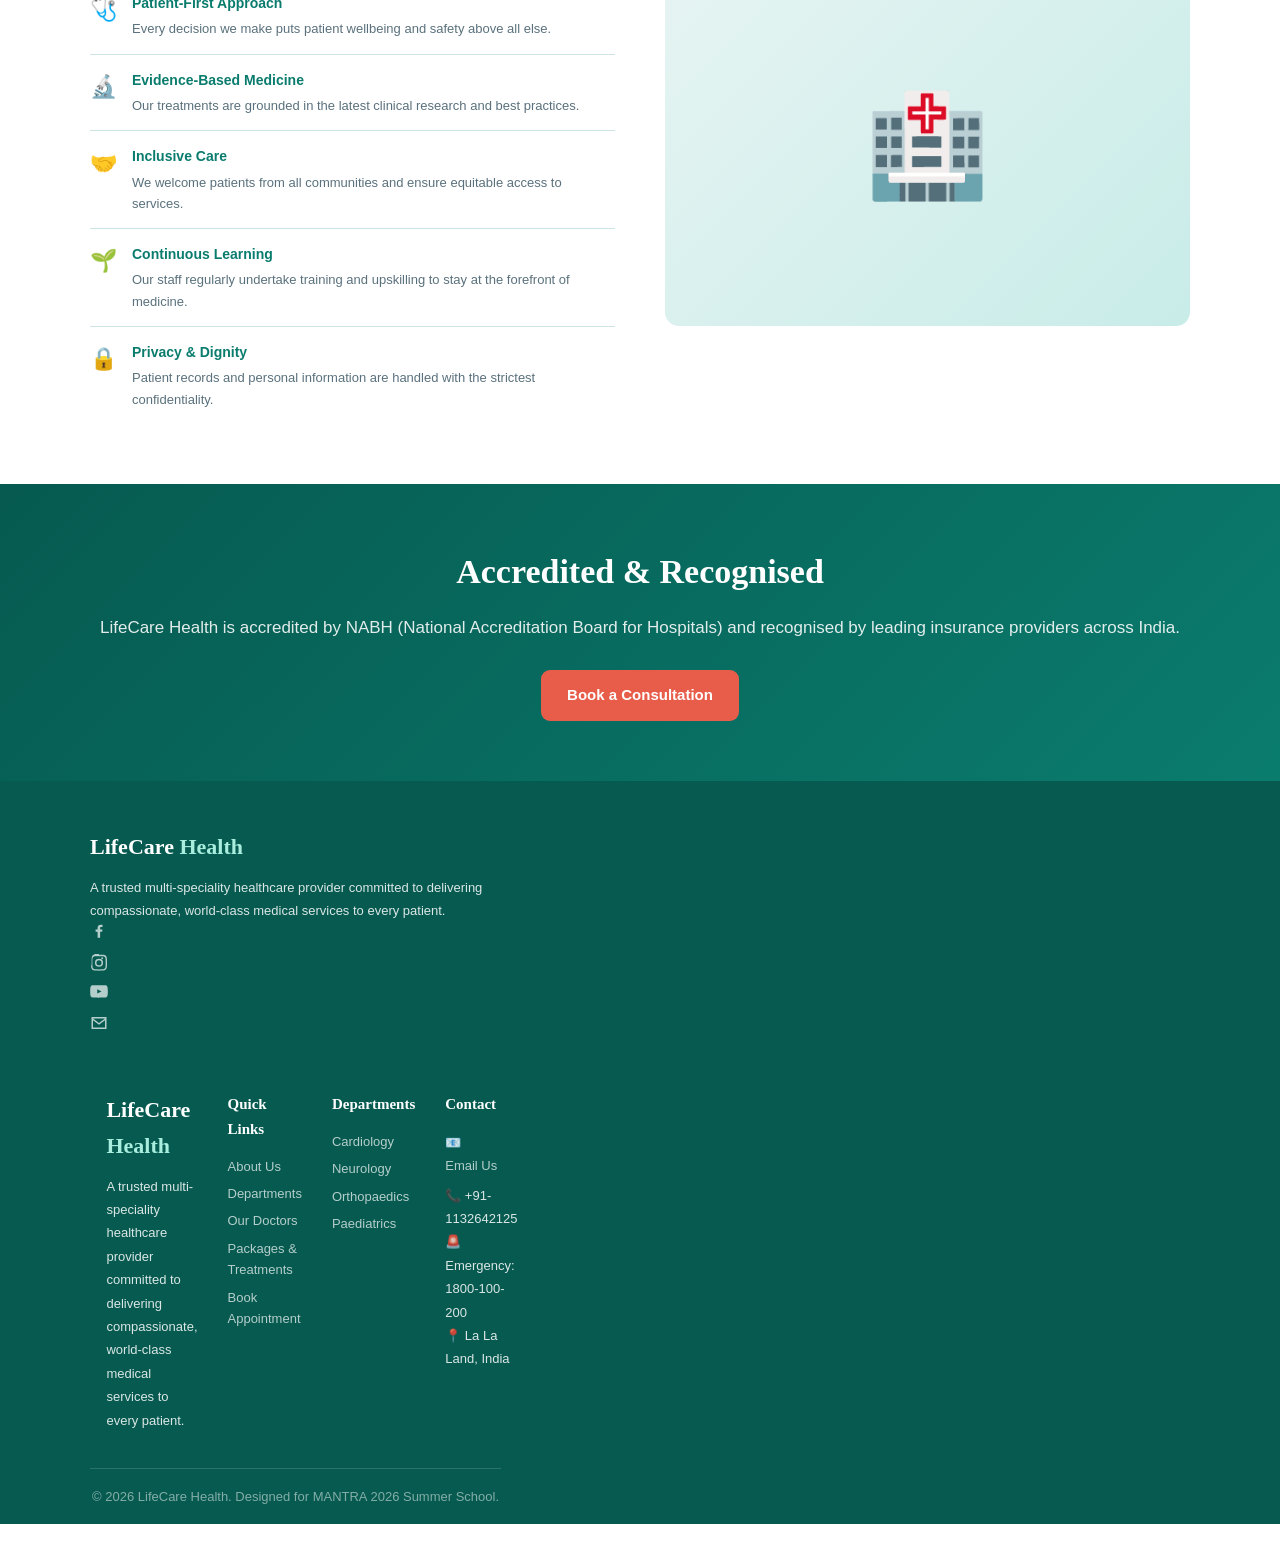
==== commit 9452bd4a: "Add footer section with social links and contact info" ====
--- a/about.html
+++ b/about.html
@@ -216,6 +216,26 @@
   </section>
 
 </main>
+  <footer class="site-footer">
+  <div class="container">
+    <div class="footer-grid">
+      <div class="footer-col">
+        <div class="footer-logo">LifeCare <span>Health</span></div>
+        <p>A trusted multi-speciality healthcare provider committed to delivering compassionate, world-class medical services to every patient.</p>
+        <div class="social-links">
+          <a href="https://facebook.com/lifecarehealth" target="_blank" rel="noopener" aria-label="LifeCare Health on Facebook">
+            <svg viewBox="0 0 24 24" width="18" height="18" fill="currentColor"><path d="M13.5 21v-8h2.7l.4-3.1h-3.1V8c0-.9.25-1.5 1.55-1.5H16.7V3.7C16.4 3.66 15.4 3.57 14.24 3.57c-2.42 0-4.08 1.48-4.08 4.2V9.9H7.44V13h2.72v8h3.34z"/></svg>
+          </a>
+          <a href="https://instagram.com/lifecarehealth" target="_blank" rel="noopener" aria-label="LifeCare Health on Instagram">
+            <svg viewBox="0 0 24 24" width="18" height="18" fill="currentColor"><path d="M12 2.2c3.2 0 3.58.01 4.85.07 1.17.05 1.97.24 2.43.4a4.9 4.9 0 0 1 1.77 1.15 4.9 4.9 0 0 1 1.15 1.77c.16.46.35 1.26.4 2.43.06 1.27.07 1.65.07 4.85s-.01 3.58-.07 4.85c-.05 1.17-.24 1.97-.4 2.43a4.9 4.9 0 0 1-1.15 1.77 4.9 4.9 0 0 1-1.77 1.15c-.46.16-1.26.35-2.43.4-1.27.06-1.65.07-4.85.07s-3.58-.01-4.85-.07c-1.17-.05-1.97-.24-2.43-.4a4.9 4.9 0 0 1-1.77-1.15 4.9 4.9 0 0 1-1.15-1.77c-.16-.46-.35-1.26-.4-2.43C2.21 15.58 2.2 15.2 2.2 12s.01-3.58.07-4.85c.05-1.17.24-1.97.4-2.43A4.9 4.9 0 0 1 3.82 3 4.9 4.9 0 0 1 5.59 1.85c.46-.16 1.26-.35 2.43-.4C9.29 1.39 9.67 1.38 12 1.38zm0 2c-3.15 0-3.5.01-4.73.07-.96.04-1.48.2-1.82.34-.46.18-.79.39-1.13.73-.34.34-.55.67-.73 1.13-.14.34-.3.86-.34 1.82-.06 1.23-.07 1.58-.07 4.73s.01 3.5.07 4.73c.04.96.2 1.48.34 1.82.18.46.39.79.73 1.13.34.34.67.55 1.13.73.34.14.86.3 1.82.34 1.23.06 1.58.07 4.73.07s3.5-.01 4.73-.07c.96-.04 1.48-.2 1.82-.34.46-.18.79-.39 1.13-.73.34-.34.55-.67.73-1.13.14-.34.3-.86.34-1.82.06-1.23.07-1.58.07-4.73s-.01-3.5-.07-4.73c-.04-.96-.2-1.48-.34-1.82a3.06 3.06 0 0 0-.73-1.13 3.06 3.06 0 0 0-1.13-.73c-.34-.14-.86-.3-1.82-.34-1.23-.06-1.58-.07-4.73-.07zm0 3.4a5.4 5.4 0 1 1 0 10.8 5.4 5.4 0 0 1 0-10.8zm0 2a3.4 3.4 0 1 0 0 6.8 3.4 3.4 0 0 0 0-6.8zm5.53-2.6a1.26 1.26 0 1 1-2.52 0 1.26 1.26 0 0 1 2.52 0z"/></svg>
+          </a>
+          <a href="https://youtube.com/@lifecarehealth" target="_blank" rel="noopener" aria-label="LifeCare Health on YouTube">
+            <svg viewBox="0 0 24 24" width="18" height="18" fill="currentColor"><path d="M23.5 6.5s-.23-1.64-.94-2.36c-.9-.95-1.9-.95-2.36-1C17 3 12 3 12 3h-.01s-5 0-8.19.14c-.46.05-1.46.05-2.36 1C.74 4.86.5 6.5.5 6.5S.25 8.42.25 10.35v1.79c0 1.93.25 3.85.25 3.85s.24 1.64.94 2.36c.9.95 2.08.92 2.6 1.02C5.5 19.5 12 19.56 12 19.56s5.01-.01 8.2-.15c.46-.06 1.46-.06 2.36-1.01.71-.72.94-2.36.94-2.36s.25-1.92.25-3.85v-1.79c0-1.93-.25-3.85-.25-3.85zM9.7 14.1V8.4l5.6 2.86-5.6 2.85z"/></svg>
+          </a>
+          <a href="#" class="e-mail" data-u="info" data-d="lifecarehealth.com" aria-label="Email LifeCare Health">
+            <svg viewBox="0 0 24 24" width="18" height="18" fill="currentColor"><path d="M2 4h20v16H2V4zm2 2v.01L12 12l8-5.99V6H4zm16 12V8.24l-8 6-8-6V18h16z"/></svg>
+          </a>
+        </div>
 
 <footer class="site-footer">
   <div class="container">
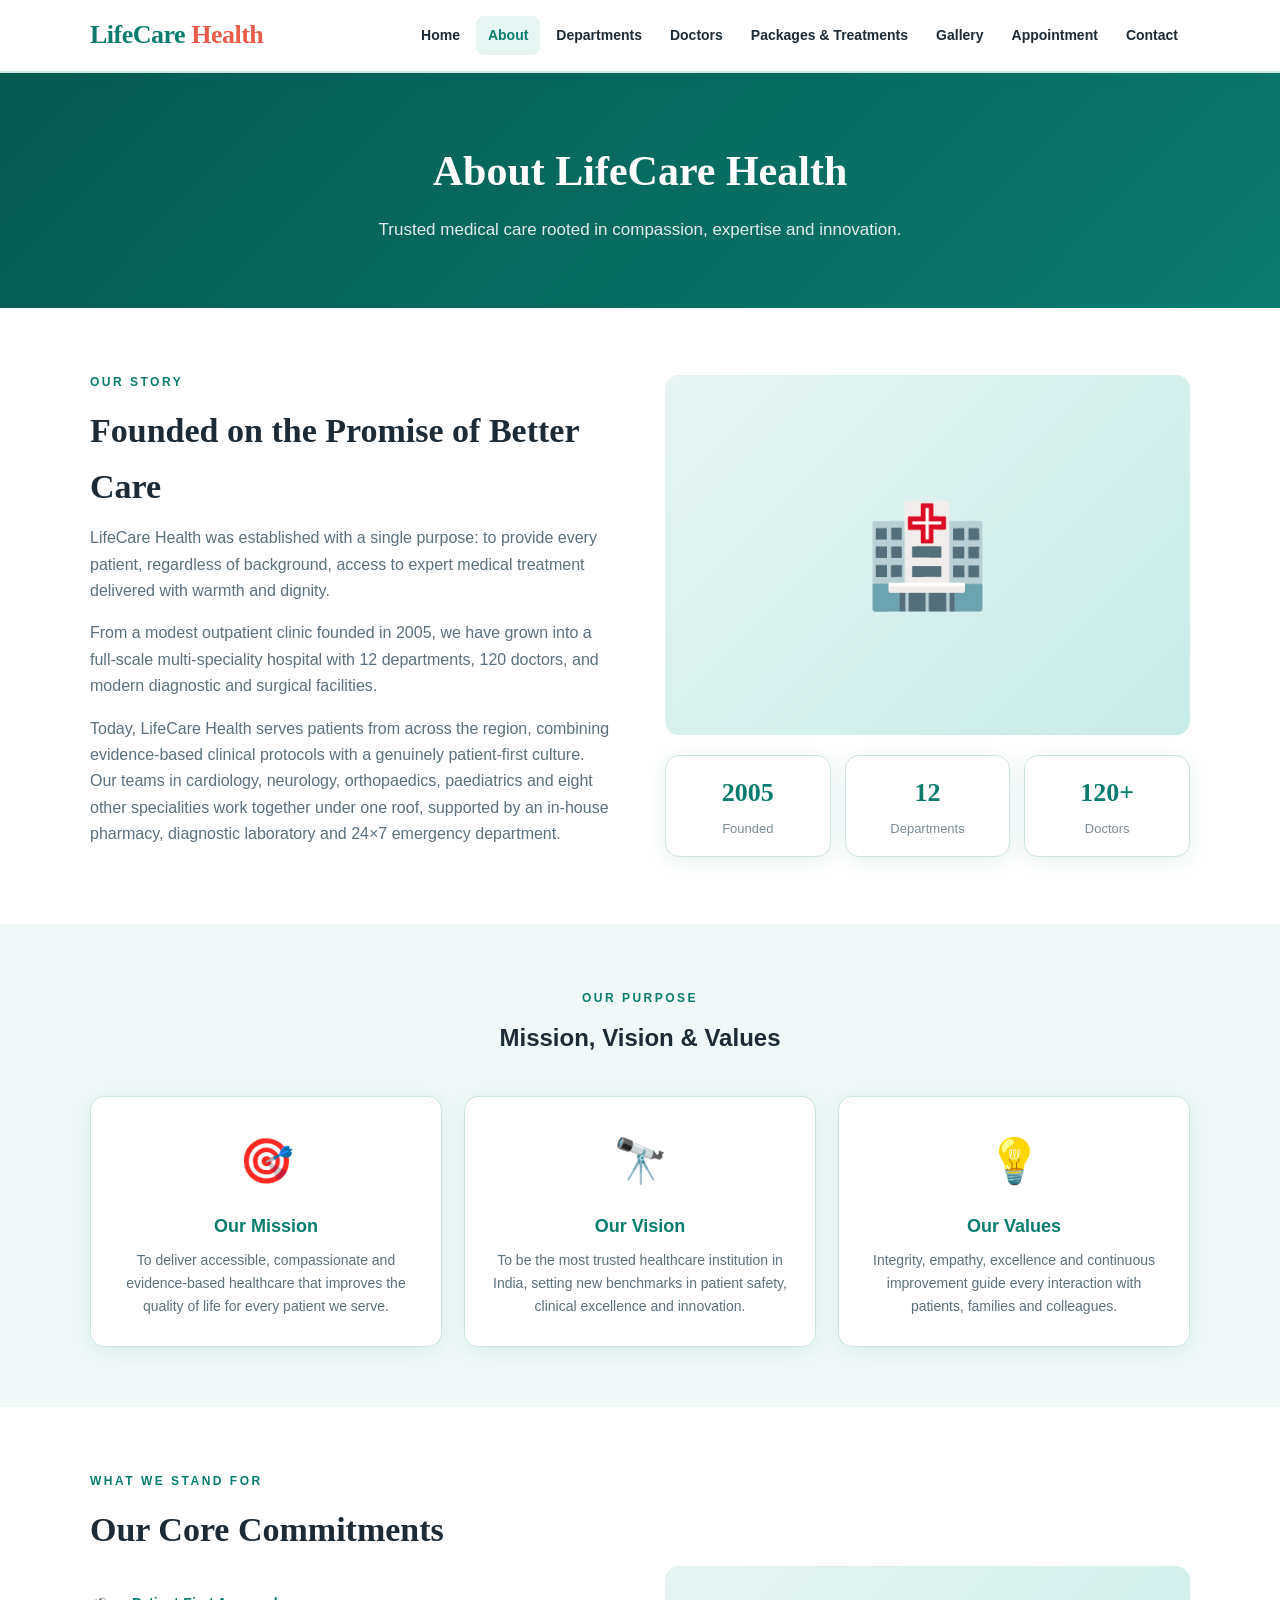
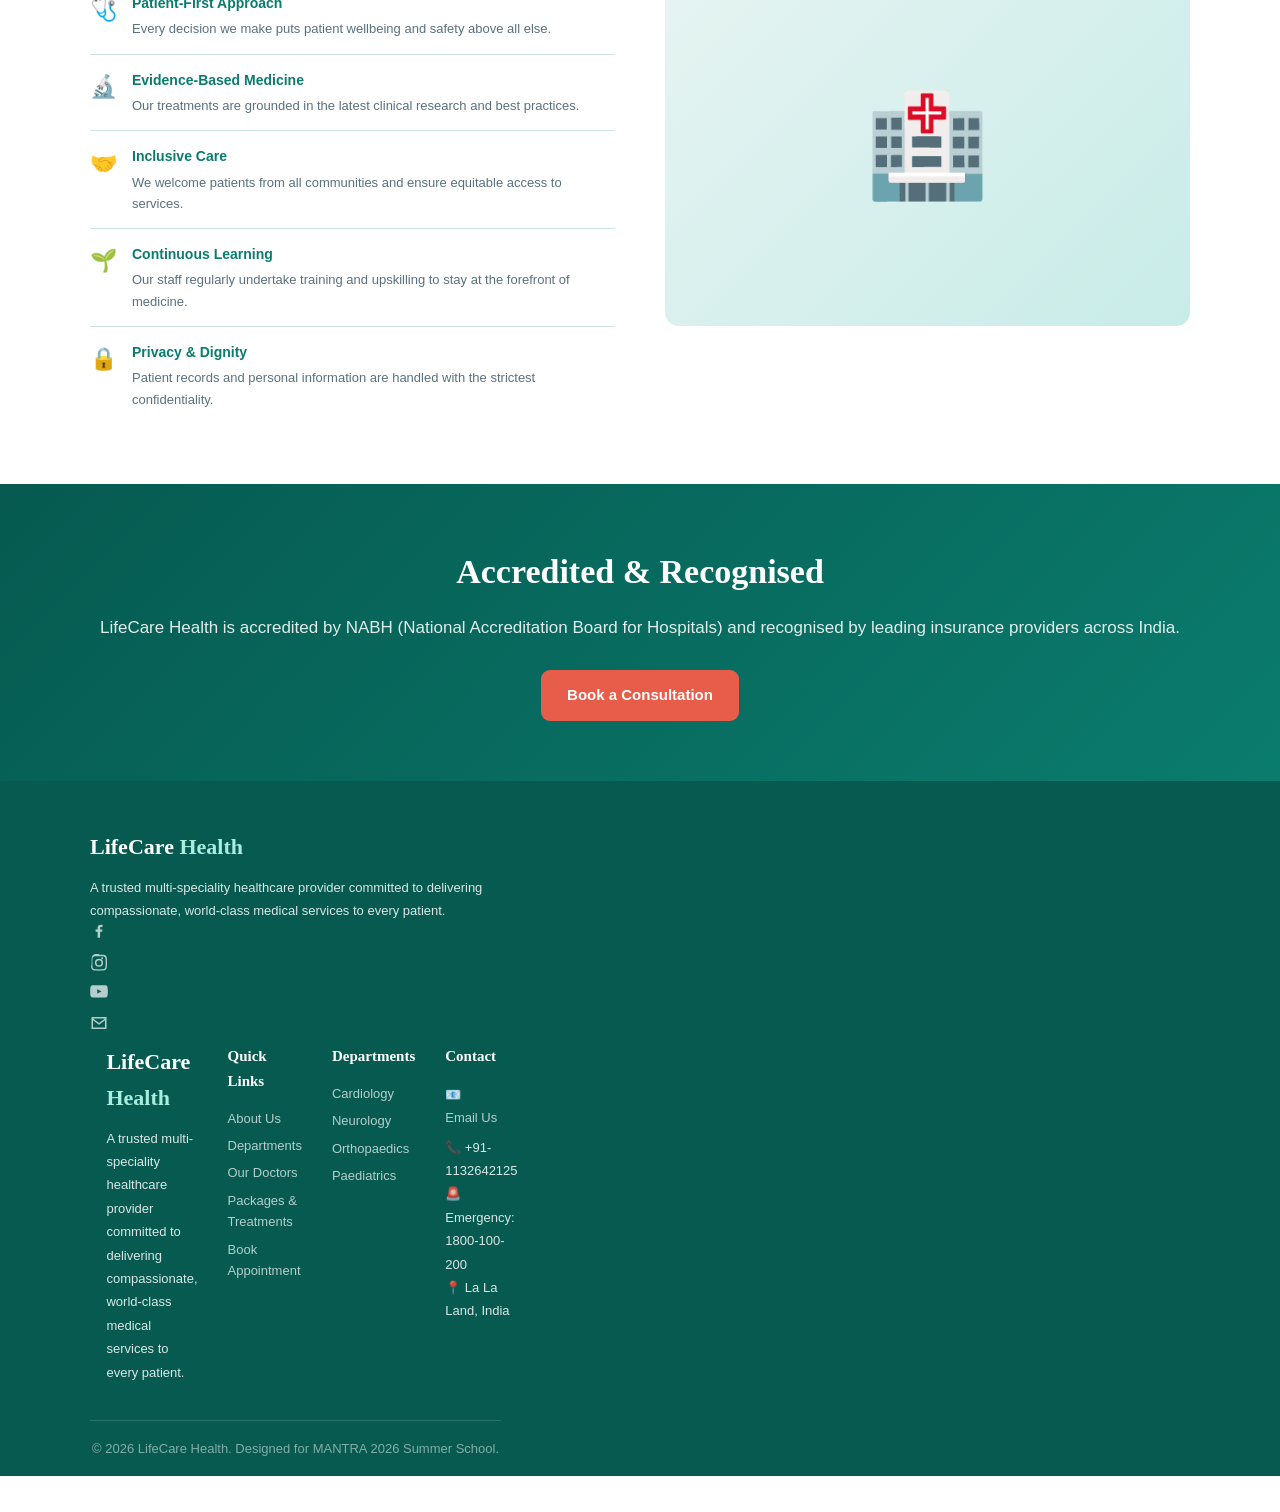
==== commit 6d59a980: "Fix footer structure in about.html" ====
--- a/about.html
+++ b/about.html
@@ -6,15 +6,15 @@
   <title>About LifeCare Health | Our Mission & Medical Team</title>
   <meta name="description" content="Learn about LifeCare Health, our mission, core values, and commitment to patient-centred medical care across India.">
   <meta name="keywords" content="about hospital, healthcare mission, patient care, medical values">
-  <link rel="canonical" href="https://life-care-health.netlify.app/about.html">
+  <link rel="canonical" href="https://lifecare-health-treatments.netlify.app/about.html">
 
   <!-- Open Graph -->
   <meta property="og:type" content="website">
   <meta property="og:site_name" content="LifeCare Health">
   <meta property="og:title" content="About LifeCare Health | Our Mission & Medical Team">
   <meta property="og:description" content="Learn about LifeCare Health, our mission, core values, and commitment to patient-centred medical care across India.">
-  <meta property="og:url" content="https://life-care-health.netlify.app/about.html">
-  <meta property="og:image" content="https://life-care-health.netlify.app/og-image.png">
+  <meta property="og:url" content="https://lifecare-health-treatments.netlify.app/about.html">
+  <meta property="og:image" content="hhttps://lifecare-health-treatments.netlify.app/og-image.png">
   <meta property="og:image:width" content="1200">
   <meta property="og:image:height" content="630">
   <meta property="og:locale" content="en_IN">
@@ -23,7 +23,7 @@
   <meta name="twitter:card" content="summary_large_image">
   <meta name="twitter:title" content="About LifeCare Health | Our Mission & Medical Team">
   <meta name="twitter:description" content="Learn about LifeCare Health, our mission, core values, and commitment to patient-centred medical care across India.">
-  <meta name="twitter:image" content="https://life-care-health.netlify.app/og-image.png">
+  <meta name="twitter:image" content="https://lifecare-health-treatments.netlify.app/og-image.png">
 
   <!-- Favicons -->
   <link rel="icon" type="image/svg+xml" href="favicon.svg">
@@ -39,9 +39,9 @@
     "@context": "https://schema.org",
     "@type": "Hospital",
     "name": "LifeCare Health",
-    "url": "https://life-care-health.netlify.app/",
-    "logo": "https://life-care-health.netlify.app/icon-512.png",
-    "image": "https://life-care-health.netlify.app/og-image.png",
+    "url": "https://lifecare-health-treatments.netlify.app/",
+    "logo": "https://lifecare-health-treatments.netlify.app/icon-512.png",
+    "image": "https://lifecare-health-treatments.netlify.app/og-image.png",
     "description": "LifeCare Health is a multi-speciality hospital offering expert medical care across cardiology, neurology, orthopaedics, paediatrics and more.",
     "telephone": "+91-1132642125",
     "email": "info@lifecarehealth.com",
@@ -86,6 +86,19 @@
   -->
   <link rel="stylesheet" href="style.css">
 </head>
+  <!--Start of Tawk.to Script-->
+<script type="text/javascript">
+var Tawk_API=Tawk_API||{}, Tawk_LoadStart=new Date();
+(function(){
+var s1=document.createElement("script"),s0=document.getElementsByTagName("script")[0];
+s1.async=true;
+s1.src='https://tawk.to/chat/6a453f498c45b31d46f20b0b/1jsf7uequ';
+s1.charset='UTF-8';
+s1.setAttribute('crossorigin','*');
+s0.parentNode.insertBefore(s1,s0);
+})();
+</script>
+<!--End of Tawk.to Script-->
 <body>
 
 <header class="site-header">
@@ -237,7 +250,7 @@
           </a>
         </div>
 
-<footer class="site-footer">
+
   <div class="container">
     <div class="footer-grid">
       <div class="footer-col">
